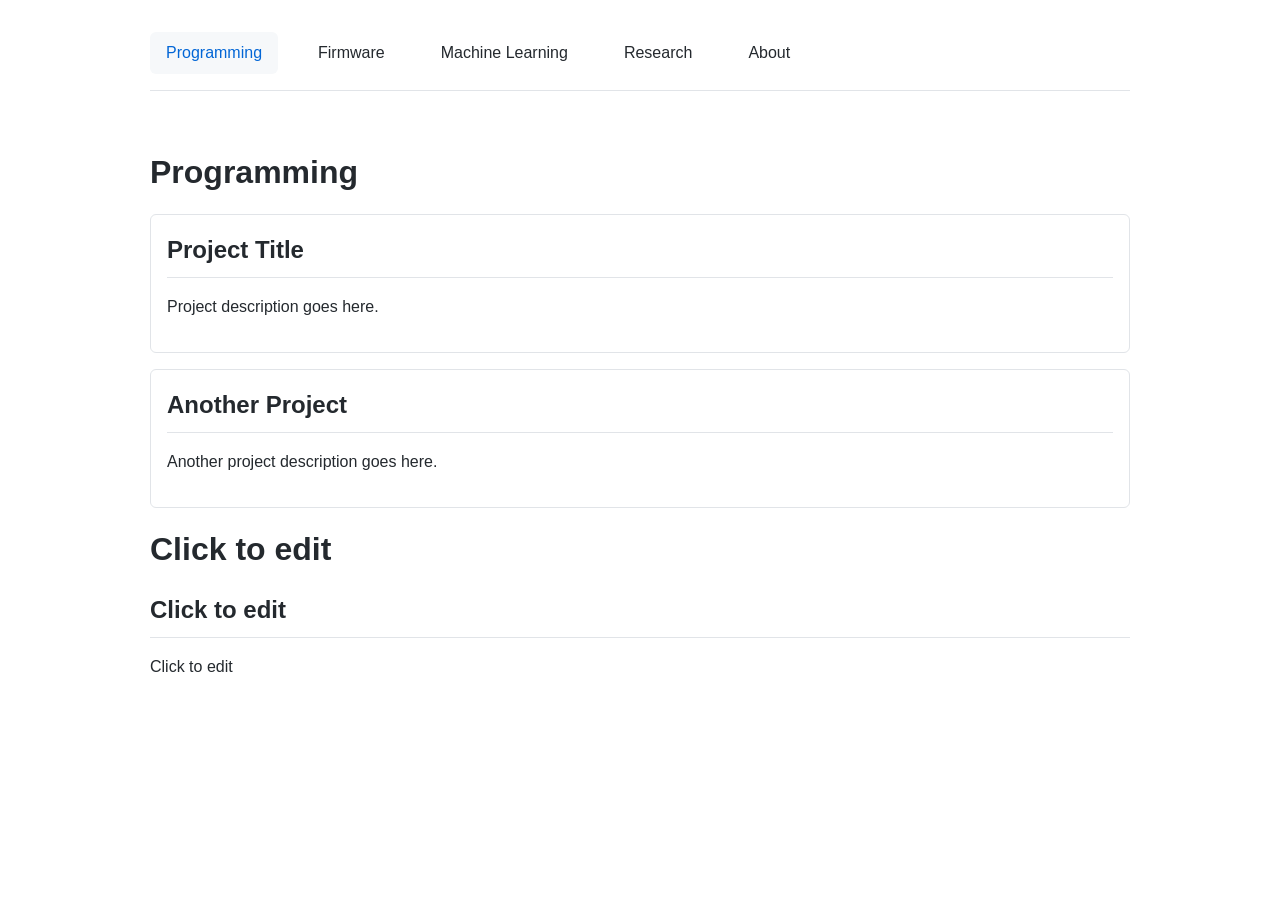
==== index.html @ a4b9559b "Test publish SC" ====
<!DOCTYPE html>
<html lang="en">
    <head>
        <meta charset="UTF-8">
        <meta name="viewport" content="width=device-width, initial-scale=1.0">
        <title>Stanislav Mircic - Programming</title>
        <link rel="stylesheet" href="css/styles.css">
    </head>
    <body>
        <header id="header">
            <!-- Navigation will be inserted here -->
        </header>
        <main>
            <section class="sc-content content-section">
                <h1>Programming</h1>
                <div class="card">
                    <h2>Project Title</h2>
                    <p>Project description goes here.</p>
                </div>
                <div class="card">
                    <h2>Another Project</h2>
                    <p>Another project description goes here.</p>
                </div>
                <h1>Click to edit</h1>
                <h2>Click to edit</h2>
                <p>Click to edit</p>
            </section>
        </main>
        <script>
        document.addEventListener('DOMContentLoaded', function() {
            fetch('nav.html')
                .then(response => response.text())
                .then(data => {
                    document.getElementById('header').innerHTML = data;
                    
                    // Highlight current page in navigation
                    const currentPage = window.location.pathname.split('/').pop() || 'index.html';
                    const currentLink = document.querySelector(`nav a[href="${currentPage}"]`);
                    if (currentLink) {
                        currentLink.classList.add('active');
                    }
                })
                .catch(error => {
                    console.error('Error loading navigation:', error);
                });
        });
    </script>
    </body>
</html>
---- css/styles.css ----
:root {
    --border-color: #e1e4e8;
    --text-color: #24292e;
    --link-color: #0366d6;
    --hover-bg: #f6f8fa;
}

* {
    margin: 0;
    padding: 0;
    box-sizing: border-box;
}

body {
    font-family: -apple-system, BlinkMacSystemFont, "Segoe UI", Helvetica, Arial, sans-serif;
    line-height: 1.6;
    color: var(--text-color);
    max-width: 1012px;
    margin: 0 auto;
    padding: 32px 16px;
}

header {
    border-bottom: 1px solid var(--border-color);
    padding-bottom: 16px;
    margin-bottom: 32px;
}

nav {
    display: flex;
    gap: 24px;
    flex-wrap: wrap;
}

nav a {
    color: var(--text-color);
    text-decoration: none;
    padding: 8px 16px;
    border-radius: 6px;
    font-weight: 500;
}

nav a:hover {
    background-color: var(--hover-bg);
    color: var(--link-color);
}

main {
    padding: 24px 0;
}

.content-section {
    margin-bottom: 32px;
}

.content-section.active {
    display: block;
}

h1 {
    font-size: 32px;
    margin-bottom: 16px;
}

h2 {
    font-size: 24px;
    margin-bottom: 16px;
    padding-bottom: 8px;
    border-bottom: 1px solid var(--border-color);
}

p {
    margin-bottom: 16px;
}

.card {
    border: 1px solid var(--border-color);
    border-radius: 6px;
    padding: 16px;
    margin-bottom: 16px;
}

.card:hover {
    box-shadow: 0 1px 3px rgba(0,0,0,0.1);
}


/* Add new style for active navigation item */
nav a.active {
    background-color: var(--hover-bg);
    color: var(--link-color);
}
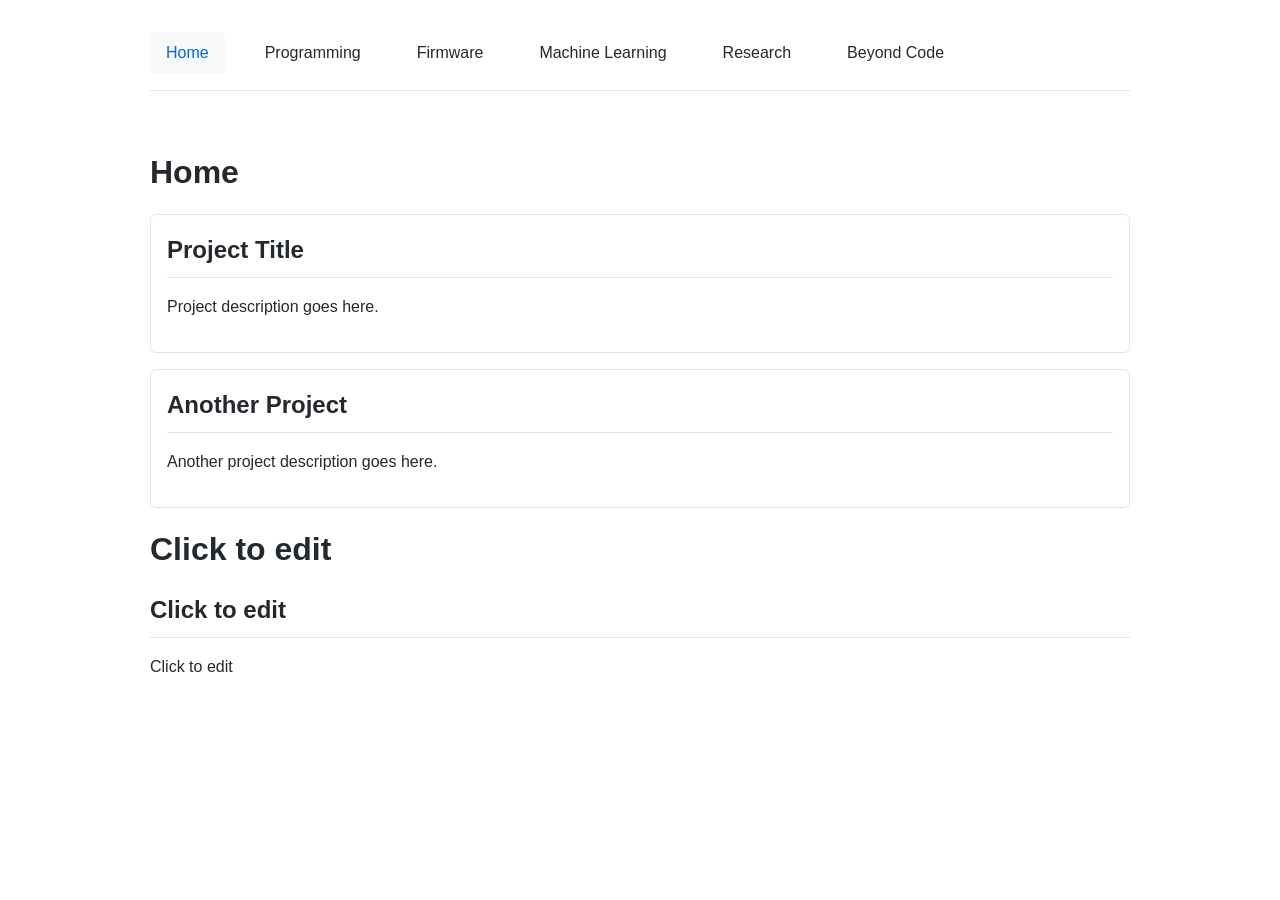
==== commit c7f5e932: "New project added" ====
--- a/index.html
+++ b/index.html
@@ -3,7 +3,7 @@
     <head>
         <meta charset="UTF-8">
         <meta name="viewport" content="width=device-width, initial-scale=1.0">
-        <title>Stanislav Mircic - Programming</title>
+        <title>Stanislav Mircic - Home</title>
         <link rel="stylesheet" href="css/styles.css">
     </head>
     <body>
@@ -12,7 +12,7 @@
         </header>
         <main>
             <section class="sc-content content-section">
-                <h1>Programming</h1>
+                <h1>Home</h1>
                 <div class="card">
                     <h2>Project Title</h2>
                     <p>Project description goes here.</p>
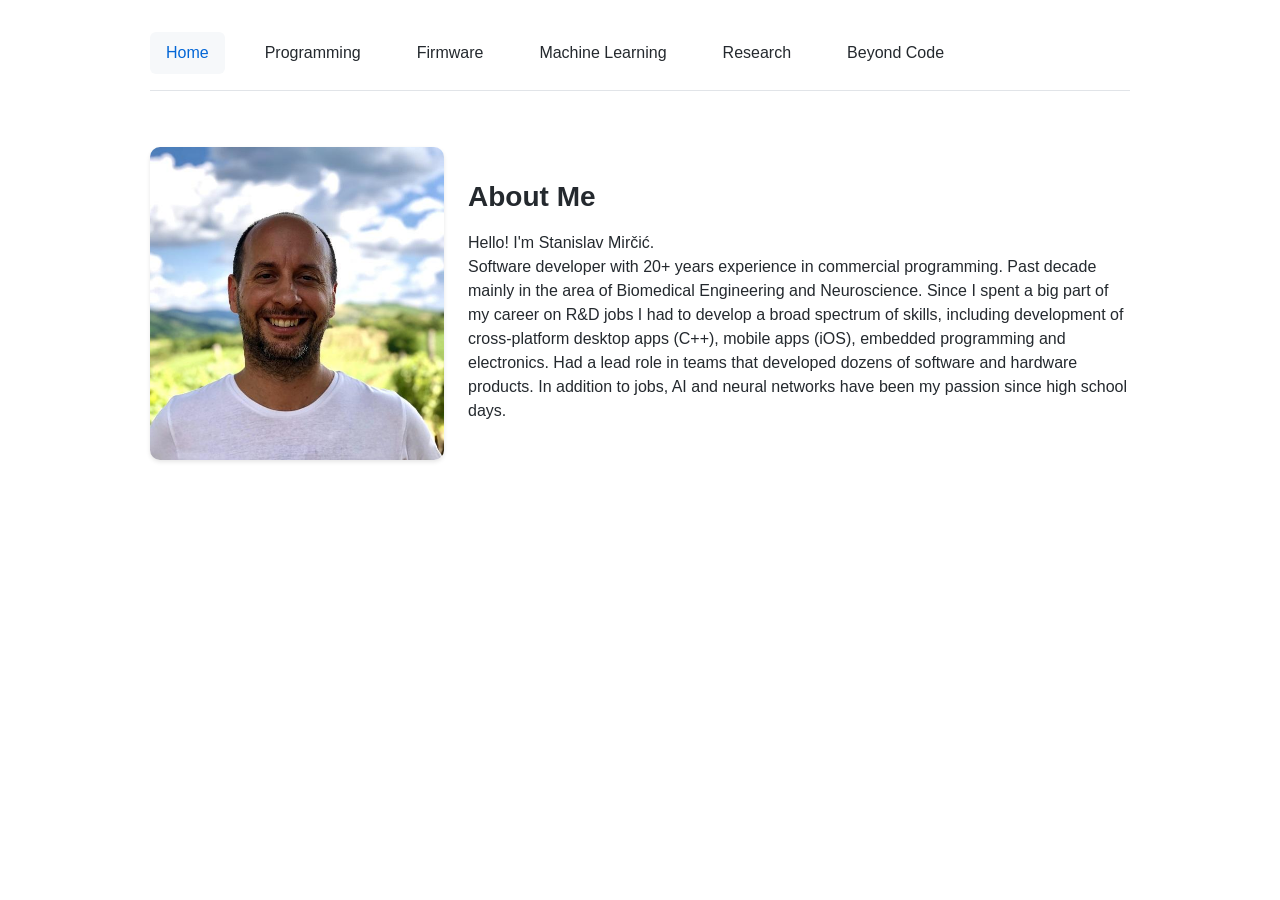
==== commit cb1a6dd4: "Home added" ====
--- a/index.html
+++ b/index.html
@@ -11,20 +11,20 @@
             <!-- Navigation will be inserted here -->
         </header>
         <main>
-            <section class="sc-content content-section">
-                <h1>Home</h1>
-                <div class="card">
-                    <h2>Project Title</h2>
-                    <p>Project description goes here.</p>
+            <div class="about-container">
+                <div class="sc-content about-image">
+                    <img alt="" style="width:100%;" src="images/unnamed-sc67a789736f3ee-320.jpg" srcset="images/unnamed-sc67a789736f3ee-568.jpg 568w,images/unnamed-sc67a789736f3ee-320.jpg 320w">
                 </div>
-                <div class="card">
-                    <h2>Another Project</h2>
-                    <p>Another project description goes here.</p>
+                <div class="sc-content about-text">
+                    <h1>About Me</h1>
+                    <p>
+                        Hello! I'm Stanislav Mirčić. 
+                        <br>
+                        Software developer with 20+ years experience in commercial programming. Past decade mainly in the area of Biomedical Engineering and Neuroscience. Since I spent a big part of my career on R&amp;D jobs I had to develop a broad spectrum of skills, including development of cross-platform desktop apps (C++), mobile apps (iOS), embedded programming and electronics. Had a lead role in teams that developed dozens of software and hardware products. In addition to jobs, AI and neural networks have been my passion since high school days.  
+                    </p>
                 </div>
-                <h1>Click to edit</h1>
-                <h2>Click to edit</h2>
-                <p>Click to edit</p>
-            </section>
+            </div>
+            <section class="sc-content content-section"></section>
         </main>
         <script>
         document.addEventListener('DOMContentLoaded', function() {
--- a/css/styles.css
+++ b/css/styles.css
@@ -49,6 +49,62 @@
     padding: 24px 0;
 }
 
+.about-container {
+    display: flex;
+    align-items: center;
+    gap: 24px;
+    max-width: 1012px;
+    margin: 0 auto 32px auto;
+    flex-wrap: wrap;
+    min-height: 200px; /* Prevent overlap */
+}
+
+.about-image {
+    flex: 1;
+    max-width: 30%;
+    min-width: 200px; /* Ensures image doesn't shrink too much */
+}
+
+.about-image img {
+    width: 100%;
+    border-radius: 10px;
+    box-shadow: 0 2px 4px rgba(0, 0, 0, 0.1);
+}
+
+.about-text {
+    flex: 2;
+    min-width: 300px; /* Ensures text has enough space */
+}
+
+/* 🛠️ Responsive: Stack on smaller screens and add spacing */
+@media (max-width: 768px) {
+    .about-container {
+        flex-direction: column;
+        text-align: center;
+    }
+
+    .about-image {
+        max-width: 60%;
+        margin-bottom: 16px; /* Add space between image and text */
+    }
+    
+    .about-text {
+        width: 90%;
+        margin: 0 auto;
+    }
+}
+
+
+.about-text h1 {
+    font-size: 28px;
+    margin-bottom: 12px;
+}
+
+.about-text p {
+    font-size: 16px;
+    line-height: 1.5;
+}
+
 .content-section {
     margin-bottom: 32px;
 }
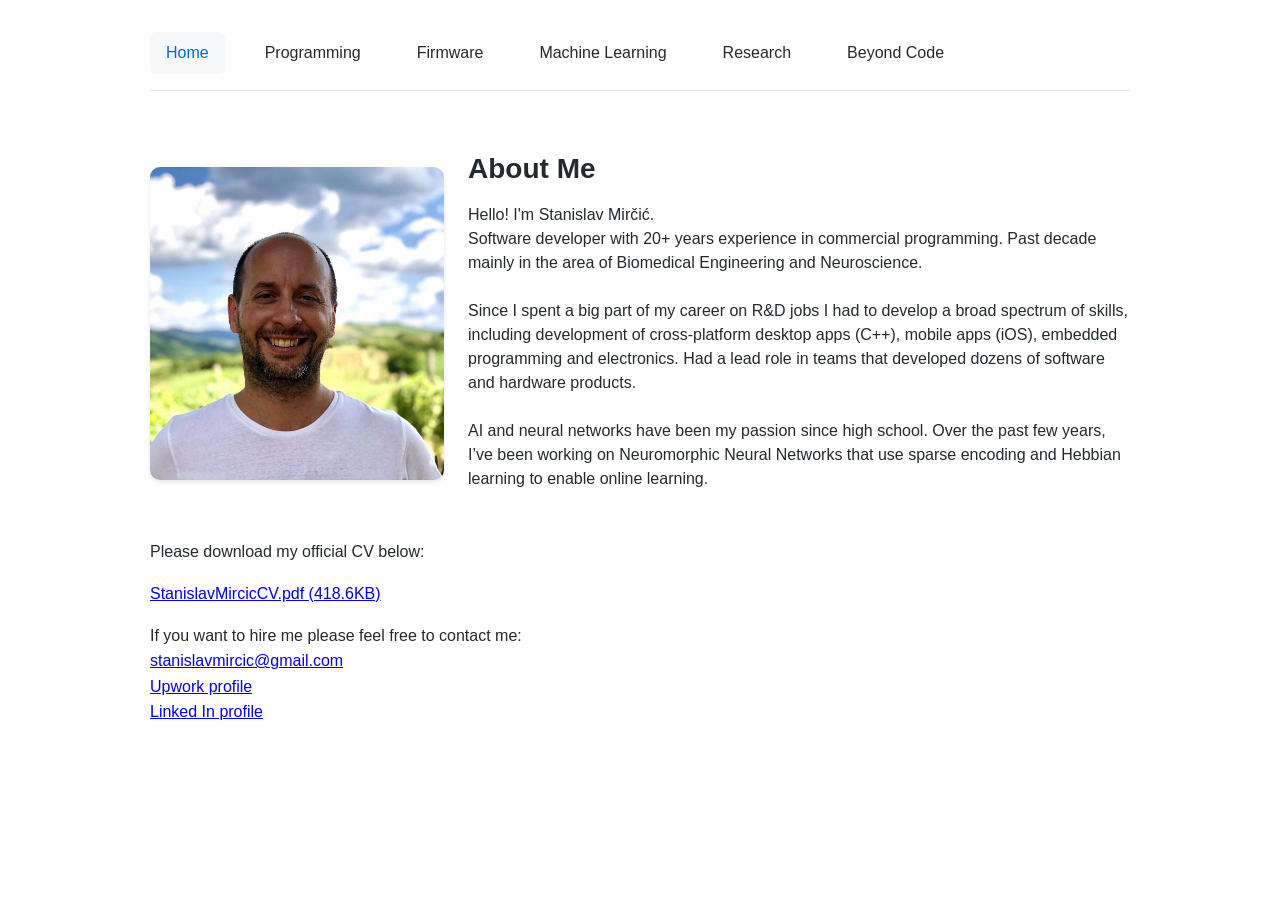
==== commit 8cbbc8de: "Update of home page. CV added" ====
--- a/index.html
+++ b/index.html
@@ -20,11 +20,33 @@
                     <p>
                         Hello! I'm Stanislav Mirčić. 
                         <br>
-                        Software developer with 20+ years experience in commercial programming. Past decade mainly in the area of Biomedical Engineering and Neuroscience. Since I spent a big part of my career on R&amp;D jobs I had to develop a broad spectrum of skills, including development of cross-platform desktop apps (C++), mobile apps (iOS), embedded programming and electronics. Had a lead role in teams that developed dozens of software and hardware products. In addition to jobs, AI and neural networks have been my passion since high school days.  
+                        Software developer with 20+ years experience in commercial programming. Past decade mainly in the area of Biomedical Engineering and Neuroscience. 
+                        <br>
+                        <br>
+                        Since I spent a big part of my career on R&amp;D jobs I had to develop a broad spectrum of skills, including development of cross-platform desktop apps (C++), mobile apps (iOS), embedded programming and electronics. Had a lead role in teams that developed dozens of software and hardware products. 
+                        <br>
+                        <br>
+                        AI and neural networks have been my passion since high school. Over the past few years, I’ve been working on Neuromorphic Neural Networks that use sparse encoding and Hebbian learning to enable online learning.  
                     </p>
                 </div>
             </div>
-            <section class="sc-content content-section"></section>
+            <section class="sc-content content-section">
+                <p>Please download my official CV below: </p>
+                <p><a href="files/stanislavmirciccv-sc67b4bd1766d05.pdf" target="_blank">StanislavMircicCV.pdf (418.6KB)</a></p>
+                <p>
+                    If you want to hire me please feel free to contact me:    
+                    <br>
+                    <a href="mailto:stanislavmircic@gmail.com" target="_blank">
+                        stanislavmircic@gmail.com 
+                        <br>
+                    </a>
+                    <a href="https://www.upwork.com/freelancers/~0133624eea7efd3876" target="_blank" data-saferedirecturl="https://www.google.com/url?q=https://www.upwork.com/freelancers/~0133624eea7efd3876&amp;source=gmail&amp;ust=1739984463488000&amp;usg=AOvVaw1PYv715g1NNo-Im1wIhS3X">
+                        Upwork profile 
+                        <br>
+                    </a>
+                    <a href="http://www.linkedin.com/in/stanislav-mircic" target="_blank" data-saferedirecturl="https://www.google.com/url?q=http://www.linkedin.com/in/stanislav-mircic&amp;source=gmail&amp;ust=1739984463488000&amp;usg=AOvVaw3HO1hGPi5ZoZ_FQiA-6w1f">Linked In profile</a>   
+                </p>
+            </section>
         </main>
         <script>
         document.addEventListener('DOMContentLoaded', function() {
--- a/css/styles.css
+++ b/css/styles.css
@@ -49,6 +49,75 @@
     padding: 24px 0;
 }
 
+
+.projects-grid {
+    display: grid;
+    grid-template-columns: repeat(auto-fit, minmax(250px, 1fr));
+    gap: 24px;
+    max-width: 1012px;
+    margin: 0 auto 32px auto;
+}
+.project-card {
+    display: flex;
+    flex-direction: column;
+    align-items: center;
+    text-align: center;
+    text-decoration: none;
+    color: inherit;
+    border: 1px solid var(--border-color);
+    border-radius: 8px;
+    padding: 16px;
+    transition: transform 0.2s ease, box-shadow 0.2s ease;
+    height: 100%; /* Ensures uniform height for all cards */
+}
+
+.project-card:hover {
+    transform: translateY(-4px);
+    box-shadow: 0 4px 8px rgba(0, 0, 0, 0.1);
+}
+
+.project-card img {
+    align-self: center; /* Centers the image */
+    max-height: 150px; /* Ensures uniform image height */
+    object-fit: contain; /* Ensures images fit well */
+    border-radius: 6px;
+    margin-bottom: 12px;
+}
+
+.project-card h3 {
+    font-size: 18px;
+    margin-top: auto; /* Pushes text to the bottom */
+    max-width: 90%;
+    white-space: normal;
+    overflow: hidden;
+    text-overflow: ellipsis;
+    display: -webkit-box;
+    -webkit-line-clamp: 2;
+    -webkit-box-orient: vertical;
+}
+
+/* Ensures cards are equal height */
+.projects-grid {
+    display: grid;
+    grid-template-columns: repeat(auto-fit, minmax(250px, 1fr));
+    gap: 24px;
+}
+
+
+
+/* 🔹 Responsive Adjustments */
+@media (max-width: 768px) {
+    .projects-grid {
+        grid-template-columns: repeat(auto-fit, minmax(300px, 1fr)); /* 2 columns */
+    }
+}
+
+@media (max-width: 480px) {
+    .projects-grid {
+        grid-template-columns: 1fr; /* 1 column */
+    }
+}
+
 .about-container {
     display: flex;
     align-items: center;
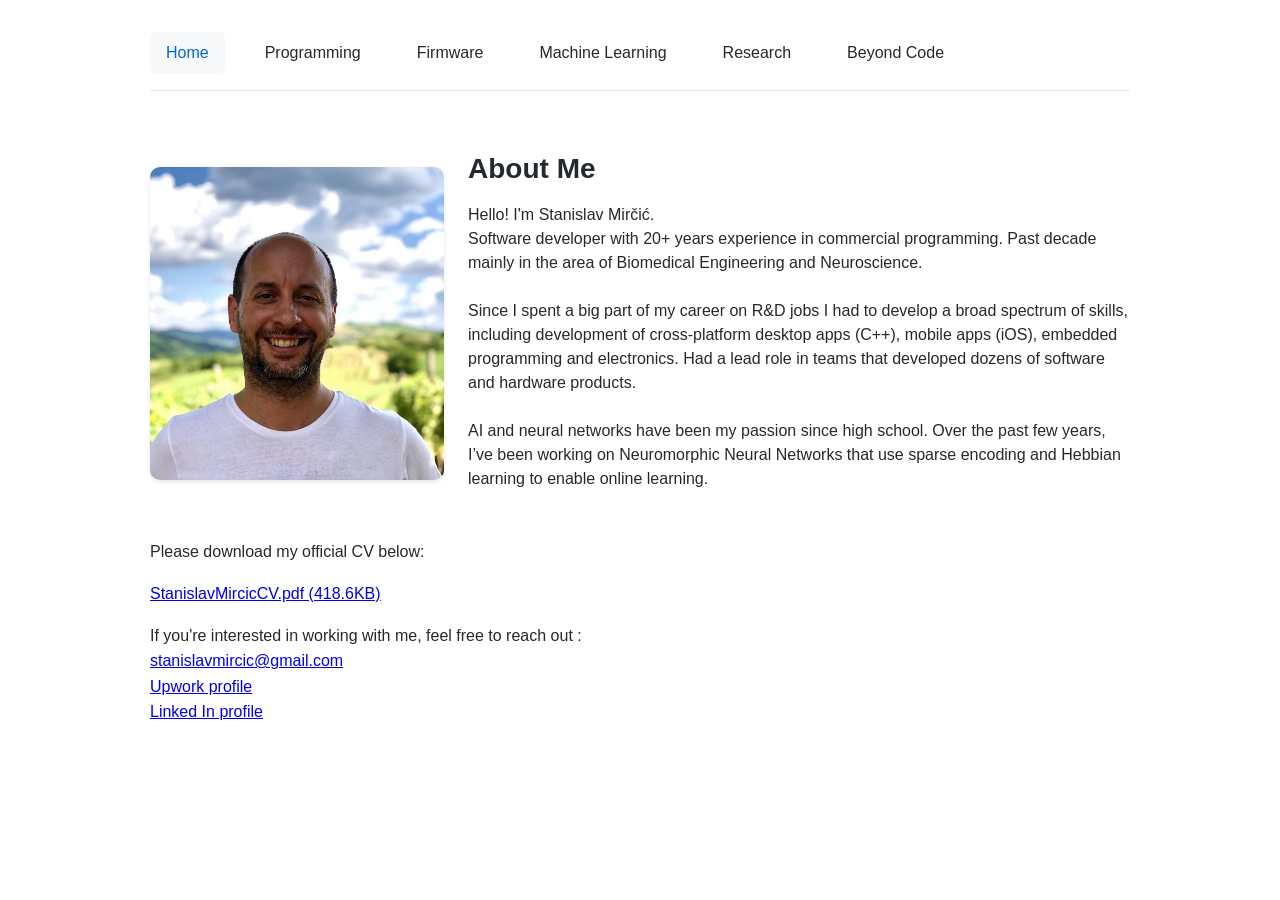
==== commit 006e139c: "Update index.html" ====
--- a/index.html
+++ b/index.html
@@ -34,7 +34,7 @@
                 <p>Please download my official CV below: </p>
                 <p><a href="files/stanislavmirciccv-sc67b4bd1766d05.pdf" target="_blank">StanislavMircicCV.pdf (418.6KB)</a></p>
                 <p>
-                    If you want to hire me please feel free to contact me:    
+                    If you're interested in working with me, feel free to reach out :    
                     <br>
                     <a href="mailto:stanislavmircic@gmail.com" target="_blank">
                         stanislavmircic@gmail.com 
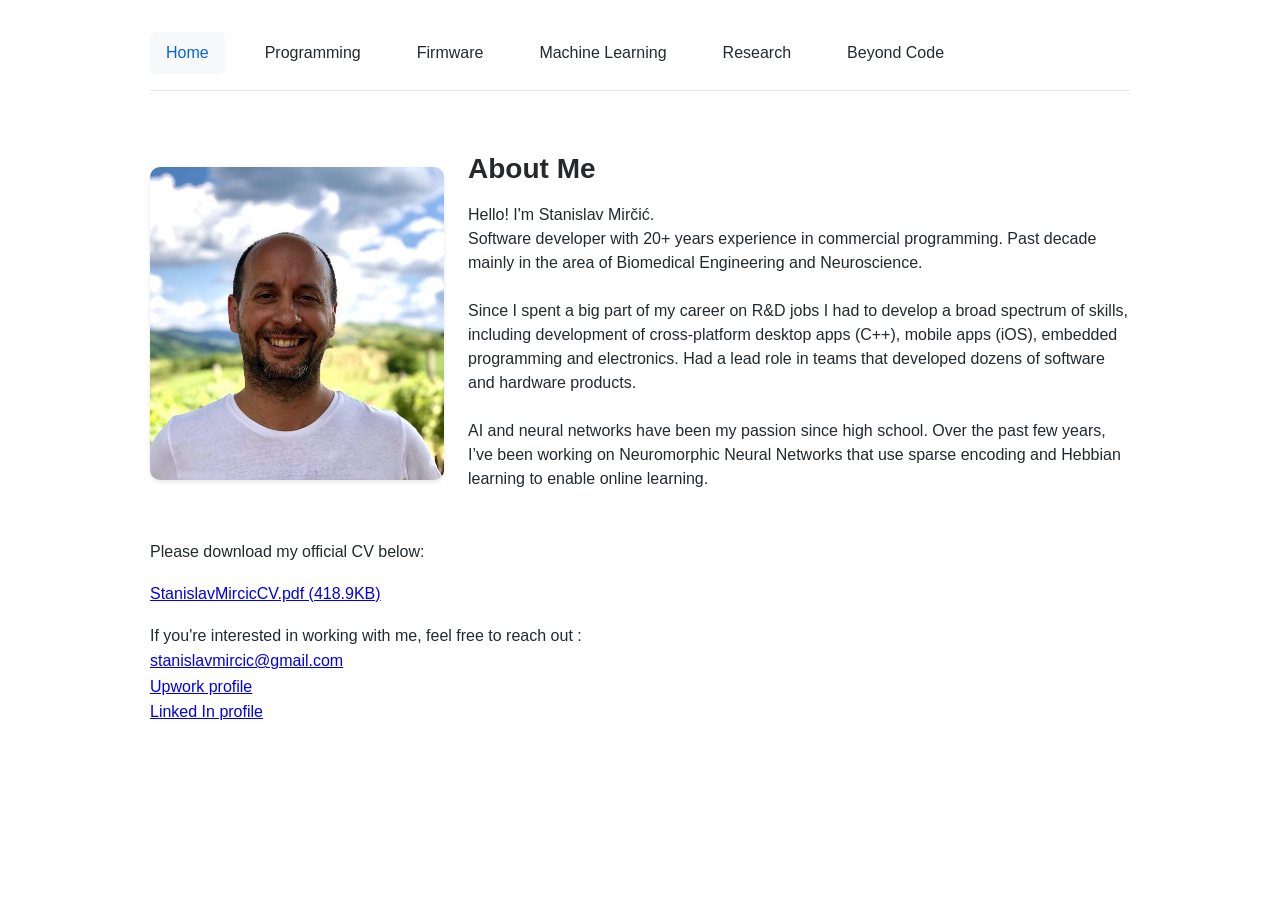
==== commit ead5e49e: "cv changed" ====
--- a/index.html
+++ b/index.html
@@ -32,7 +32,7 @@
             </div>
             <section class="sc-content content-section">
                 <p>Please download my official CV below: </p>
-                <p><a href="files/stanislavmirciccv-sc67b4bd1766d05.pdf" target="_blank">StanislavMircicCV.pdf (418.6KB)</a></p>
+                <p><a href="files/stanislavmirciccv-sc67c47248dd478.pdf" target="_blank">StanislavMircicCV.pdf (418.9KB)</a></p>
                 <p>
                     If you're interested in working with me, feel free to reach out :    
                     <br>
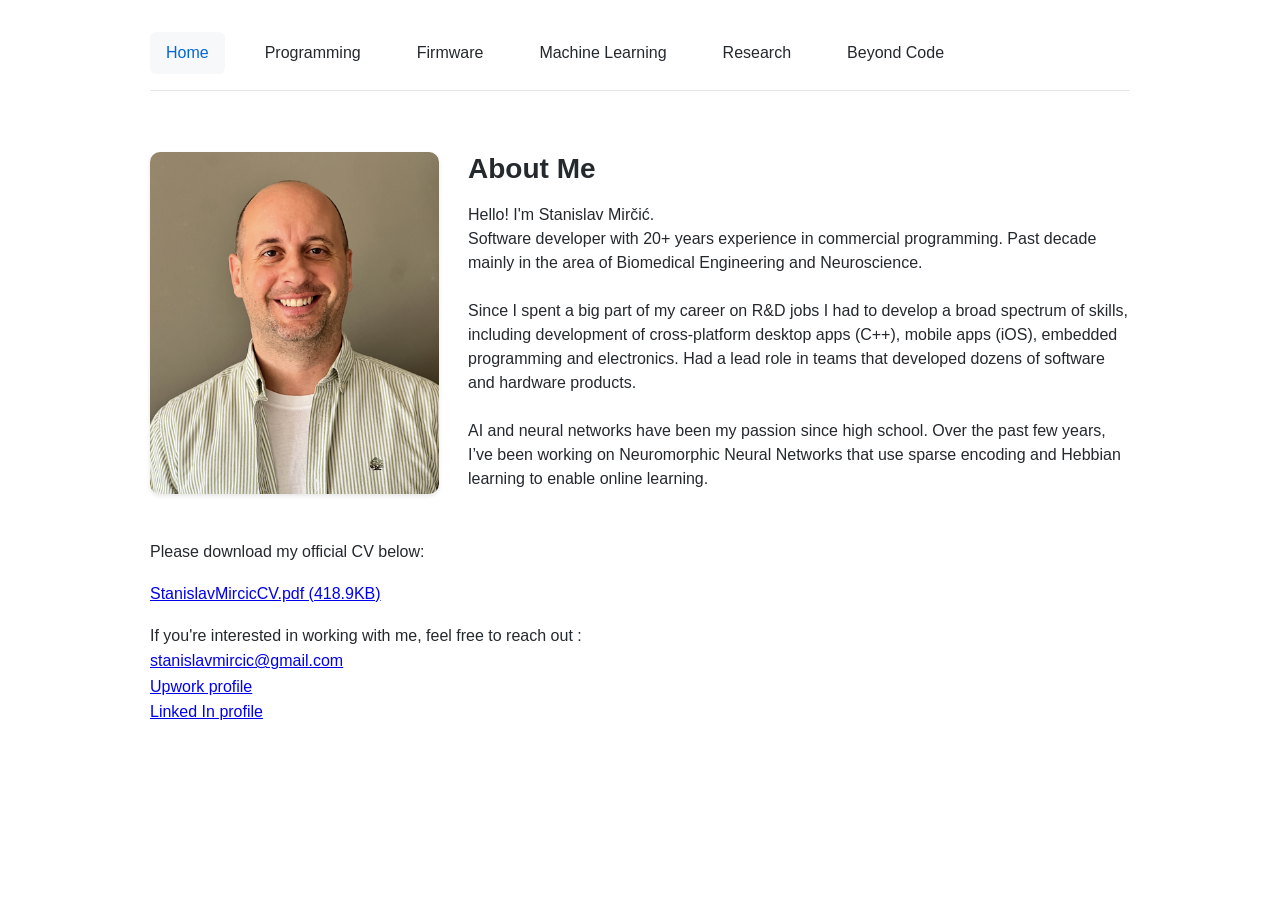
==== commit bd4df06d: "Profile image changed" ====
--- a/index.html
+++ b/index.html
@@ -13,7 +13,7 @@
         <main>
             <div class="about-container">
                 <div class="sc-content about-image">
-                    <img alt="" style="width:100%;" src="images/unnamed-sc67a789736f3ee-320.jpg" srcset="images/unnamed-sc67a789736f3ee-568.jpg 568w,images/unnamed-sc67a789736f3ee-320.jpg 320w">
+                    <img alt="" style="width:98.29932%;" src="images/zeleno-nasmejano-srednje-sc68d135172330d-320.png" srcset="images/zeleno-nasmejano-srednje-sc68d135172330d-443.png 443w,images/zeleno-nasmejano-srednje-sc68d135172330d-320.png 320w">
                 </div>
                 <div class="sc-content about-text">
                     <h1>About Me</h1>
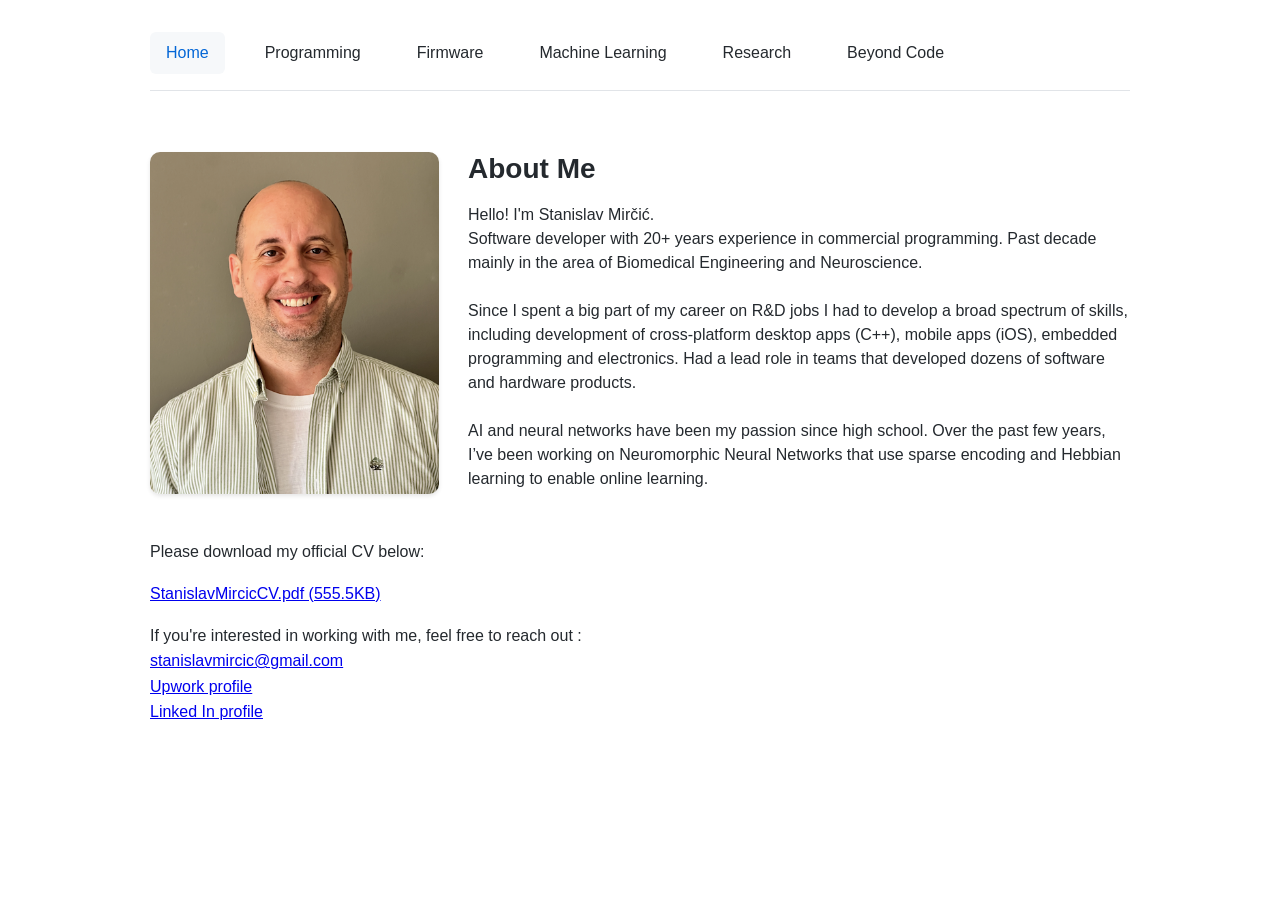
==== commit 5d5dada0: "CV changed" ====
--- a/index.html
+++ b/index.html
@@ -32,7 +32,7 @@
             </div>
             <section class="sc-content content-section">
                 <p>Please download my official CV below: </p>
-                <p><a href="files/stanislavmirciccv-sc67c47248dd478.pdf" target="_blank">StanislavMircicCV.pdf (418.9KB)</a></p>
+                <p><a href="files/stanislavmirciccv-sc68d144d91769d.pdf" target="_blank">StanislavMircicCV.pdf (555.5KB)</a></p>
                 <p>
                     If you're interested in working with me, feel free to reach out :    
                     <br>
